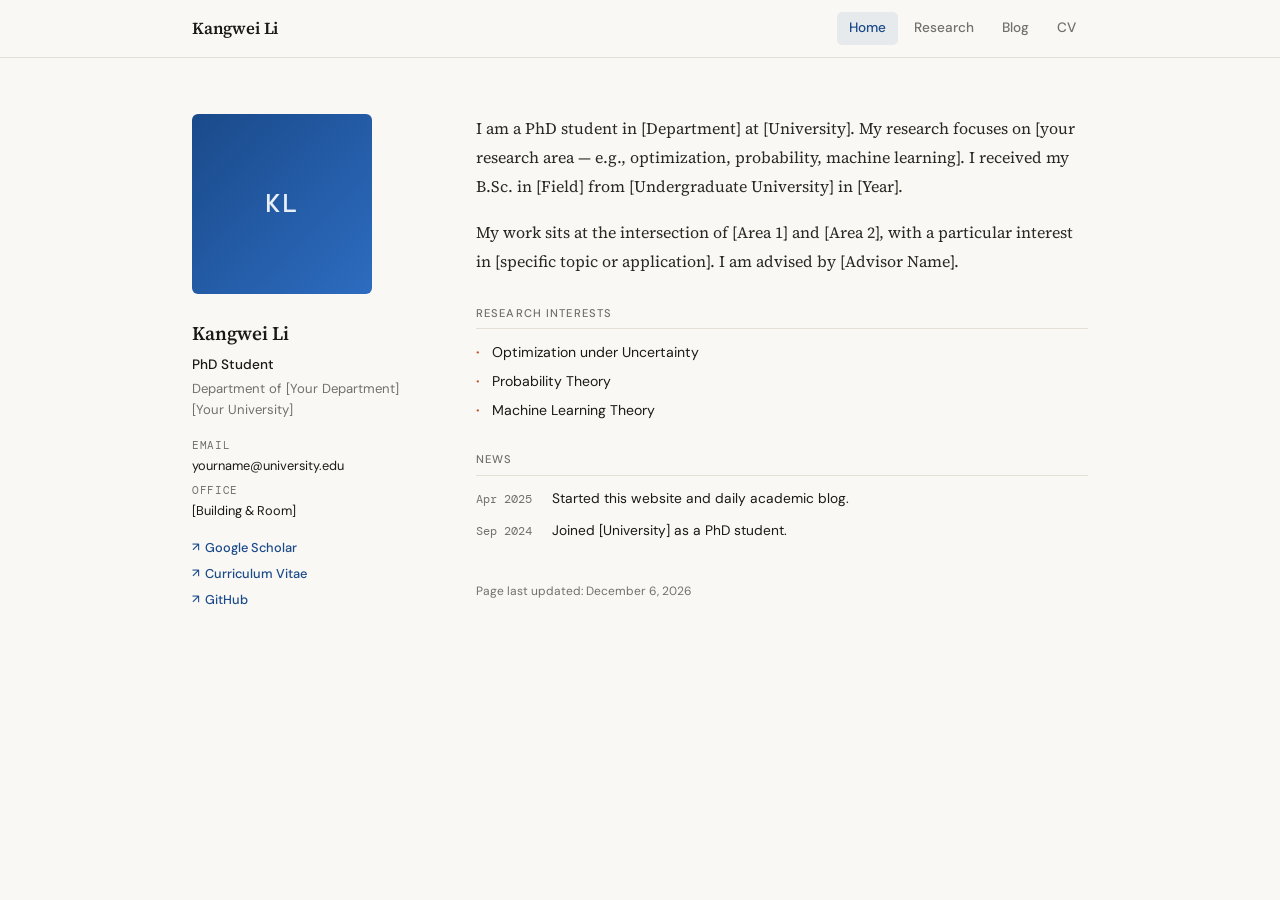
==== index.html @ 8027ffb1 "Add files via upload" ====
<!DOCTYPE html>
<html lang="en">
<head>
  <meta charset="UTF-8"/>
  <meta name="viewport" content="width=device-width, initial-scale=1.0"/>
  <title>Kangwei Li</title>
  <link rel="stylesheet" href="style.css"/>
</head>
<body>

  <header class="site-header">
    <div class="header-inner">
      <span class="logo">Kangwei Li</span>
      <nav class="nav">
        <a href="index.html" class="nav-link active">Home</a>
        <a href="research.html" class="nav-link">Research</a>
        <a href="blog/index.html" class="nav-link">Blog</a>
        <a href="cv.pdf" class="nav-link" target="_blank">CV</a>
      </nav>
    </div>
  </header>

  <main class="main-content">
    <div class="profile-grid">

      <!-- Left: photo + contact -->
      <aside class="profile-left">
        <div class="photo-wrap">
          <!-- Replace with your actual photo: <img src="photo.jpg" alt="Kangwei Li"/> -->
          <div class="photo-placeholder">KL</div>
        </div>

        <div class="contact-block">
          <h2 class="contact-name">Kangwei Li</h2>
          <p class="contact-role">PhD Student</p>
          <p class="contact-dept">Department of [Your Department]</p>
          <p class="contact-univ">[Your University]</p>

          <div class="contact-details">
            <div class="contact-row">
              <span class="contact-label">Email</span>
              <a href="mailto:yourname@university.edu" class="contact-val">yourname@university.edu</a>
            </div>
            <div class="contact-row">
              <span class="contact-label">Office</span>
              <span class="contact-val">[Building & Room]</span>
            </div>
          </div>

          <div class="ext-links">
            <a href="https://scholar.google.com" target="_blank" class="ext-link">Google Scholar</a>
            <a href="cv.pdf" target="_blank" class="ext-link">Curriculum Vitae</a>
            <a href="https://github.com/kangweili" target="_blank" class="ext-link">GitHub</a>
          </div>
        </div>
      </aside>

      <!-- Right: bio -->
      <section class="profile-right">
        <p class="bio-text">
          I am a PhD student in [Department] at [University]. My research focuses on
          [your research area — e.g., optimization, probability, machine learning].
          I received my B.Sc. in [Field] from [Undergraduate University] in [Year].
        </p>
        <p class="bio-text">
          My work sits at the intersection of [Area 1] and [Area 2], with a particular
          interest in [specific topic or application]. I am advised by
          [Advisor Name].
        </p>

        <div class="interests-block">
          <h3 class="block-title">Research Interests</h3>
          <ul class="interests-list">
            <li>Optimization under Uncertainty</li>
            <li>Probability Theory</li>
            <li>Machine Learning Theory</li>
          </ul>
        </div>

        <div class="news-block">
          <h3 class="block-title">News</h3>
          <ul class="news-list">
            <li>
              <span class="news-date">Apr 2025</span>
              <span class="news-text">Started this website and daily academic blog.</span>
            </li>
            <li>
              <span class="news-date">Sep 2024</span>
              <span class="news-text">Joined [University] as a PhD student.</span>
            </li>
          </ul>
        </div>

        <p class="page-generated">Page last updated: <span id="last-updated"></span></p>
      </section>

    </div>
  </main>

  <script>
    const d = new Date();
    document.getElementById("last-updated").textContent =
      d.toLocaleDateString("en-US", { year: "numeric", month: "long", day: "numeric" });
  </script>
</body>
</html>
---- style.css ----
@import url('https://fonts.googleapis.com/css2?family=Source+Serif+4:ital,wght@0,300;0,400;0,600;1,400&family=DM+Mono:wght@400;500&family=DM+Sans:wght@400;500&display=swap');

/* ─── Variables ─────────────────────────── */
:root {
  --bg:        #f9f8f5;
  --surface:   #ffffff;
  --ink:       #1a1916;
  --muted:     #72706a;
  --accent:    #1a4a8a;
  --accent2:   #c0522a;
  --border:    #e4e0d8;
  --serif:     'Source Serif 4', Georgia, serif;
  --mono:      'DM Mono', monospace;
  --sans:      'DM Sans', sans-serif;
  --max-w:     960px;
  --header-h:  58px;
}

/* ─── Reset ──────────────────────────────── */
*, *::before, *::after { box-sizing: border-box; margin: 0; padding: 0; }
html { font-size: 16px; scroll-behavior: smooth; }
body { background: var(--bg); color: var(--ink); font-family: var(--sans); line-height: 1.65; }
a { color: var(--accent); text-decoration: none; }
a:hover { text-decoration: underline; text-underline-offset: 2px; }

/* ─── Header ─────────────────────────────── */
.site-header {
  position: sticky; top: 0; z-index: 100;
  background: rgba(249,248,245,0.92);
  backdrop-filter: blur(8px);
  border-bottom: 1px solid var(--border);
  height: var(--header-h);
}
.header-inner {
  max-width: var(--max-w);
  margin: 0 auto;
  padding: 0 2rem;
  height: 100%;
  display: flex; align-items: center; justify-content: space-between;
}
.logo {
  font-family: var(--serif);
  font-size: 1.05rem;
  font-weight: 600;
  color: var(--ink);
  letter-spacing: -0.01em;
}
.nav { display: flex; gap: 0.25rem; }
.nav-link {
  padding: 0.35rem 0.75rem;
  border-radius: 5px;
  font-size: 0.85rem;
  font-weight: 500;
  color: var(--muted);
  transition: color 0.15s, background 0.15s;
}
.nav-link:hover { color: var(--ink); background: rgba(0,0,0,0.05); text-decoration: none; }
.nav-link.active { color: var(--accent); background: rgba(26,74,138,0.08); }

/* ─── Main content ───────────────────────── */
.main-content {
  max-width: var(--max-w);
  margin: 0 auto;
  padding: 3.5rem 2rem 5rem;
}

/* ─── Homepage: Profile grid ─────────────── */
.profile-grid {
  display: grid;
  grid-template-columns: 220px 1fr;
  gap: 4rem;
  align-items: start;
}

/* Left column */
.profile-left { position: sticky; top: calc(var(--header-h) + 2rem); }

.photo-wrap { margin-bottom: 1.5rem; }
.photo-wrap img {
  width: 180px; height: 180px;
  object-fit: cover;
  border-radius: 6px;
  display: block;
}
.photo-placeholder {
  width: 180px; height: 180px;
  background: linear-gradient(135deg, #1a4a8a 0%, #2d6cc0 100%);
  border-radius: 6px;
  display: flex; align-items: center; justify-content: center;
  font-family: var(--mono); font-size: 1.6rem; font-weight: 500;
  color: rgba(255,255,255,0.9);
  letter-spacing: 0.05em;
}

.contact-name { font-family: var(--serif); font-size: 1.2rem; font-weight: 600; margin-bottom: 0.25rem; }
.contact-role { font-size: 0.85rem; font-weight: 500; color: var(--ink); margin-bottom: 0.1rem; }
.contact-dept { font-size: 0.82rem; color: var(--muted); }
.contact-univ { font-size: 0.82rem; color: var(--muted); margin-bottom: 1rem; }

.contact-details { margin-bottom: 1rem; display: flex; flex-direction: column; gap: 0.4rem; }
.contact-row { display: flex; flex-direction: column; }
.contact-label { font-family: var(--mono); font-size: 0.68rem; color: var(--muted); text-transform: uppercase; letter-spacing: 0.06em; }
.contact-val { font-size: 0.8rem; color: var(--ink); word-break: break-all; }
.contact-val a { color: var(--accent); }

.ext-links { display: flex; flex-direction: column; gap: 0.3rem; margin-top: 0.5rem; }
.ext-link {
  font-size: 0.8rem; font-weight: 500;
  color: var(--accent);
  display: inline-flex; align-items: center; gap: 0.3rem;
}
.ext-link::before { content: "↗"; font-size: 0.75rem; }
.ext-link:hover { text-decoration: underline; }

/* Right column */
.bio-text {
  font-family: var(--serif);
  font-size: 1rem;
  line-height: 1.8;
  color: #2a2820;
  margin-bottom: 1.1rem;
}

.block-title {
  font-family: var(--sans);
  font-size: 0.7rem;
  font-weight: 500;
  text-transform: uppercase;
  letter-spacing: 0.1em;
  color: var(--muted);
  margin-bottom: 0.75rem;
  padding-bottom: 0.4rem;
  border-bottom: 1px solid var(--border);
}

.interests-block { margin: 1.75rem 0; }
.interests-list { list-style: none; display: flex; flex-direction: column; gap: 0.35rem; }
.interests-list li {
  font-size: 0.88rem;
  color: var(--ink);
  padding-left: 1rem;
  position: relative;
}
.interests-list li::before {
  content: "·";
  position: absolute; left: 0;
  color: var(--accent2);
  font-weight: 700;
}

.news-block { margin: 1.75rem 0; }
.news-list { list-style: none; display: flex; flex-direction: column; gap: 0.65rem; }
.news-list li { display: flex; gap: 1rem; font-size: 0.86rem; align-items: baseline; }
.news-date { font-family: var(--mono); font-size: 0.75rem; color: var(--muted); flex-shrink: 0; width: 60px; }
.news-text { color: var(--ink); line-height: 1.5; }

.page-generated { font-size: 0.75rem; color: #b0ac a4; color: var(--muted); margin-top: 2.5rem; }

/* ─── Research / inner pages ──────────────── */
.page-body { max-width: 700px; }
.page-title {
  font-family: var(--serif);
  font-size: 1.8rem;
  font-weight: 600;
  margin-bottom: 2.5rem;
  padding-bottom: 1rem;
  border-bottom: 1px solid var(--border);
}
.section-heading {
  font-family: var(--sans);
  font-size: 0.7rem;
  font-weight: 500;
  text-transform: uppercase;
  letter-spacing: 0.1em;
  color: var(--muted);
  margin-bottom: 1.25rem;
}
.paper-section { margin-bottom: 3rem; }
.paper-card {
  padding: 1.25rem 0;
  border-bottom: 1px solid var(--border);
}
.paper-title { font-family: var(--serif); font-size: 1rem; font-weight: 600; margin-bottom: 0.25rem; }
.paper-authors { font-size: 0.84rem; color: var(--muted); margin-bottom: 0.15rem; }
.paper-venue { font-size: 0.82rem; color: var(--muted); font-style: italic; margin-bottom: 0.5rem; }
.paper-links { display: flex; gap: 0.5rem; margin-bottom: 0.6rem; }
.paper-link {
  font-size: 0.75rem; font-weight: 500;
  font-family: var(--mono);
  border: 1px solid var(--border);
  border-radius: 4px;
  padding: 0.15rem 0.55rem;
  color: var(--accent);
  transition: all 0.15s;
}
.paper-link:hover { background: var(--accent); color: #fff; text-decoration: none; }
.paper-abstract { font-size: 0.85rem; color: #4a4840; line-height: 1.65; }
.empty-note { font-size: 0.85rem; color: var(--muted); font-style: italic; }

/* ─── Responsive ─────────────────────────── */
@media (max-width: 700px) {
  .profile-grid { grid-template-columns: 1fr; gap: 2rem; }
  .profile-left { position: static; }
  .photo-wrap img, .photo-placeholder { width: 120px; height: 120px; }
  .main-content { padding: 2rem 1.25rem 4rem; }
  .header-inner { padding: 0 1.25rem; }
}
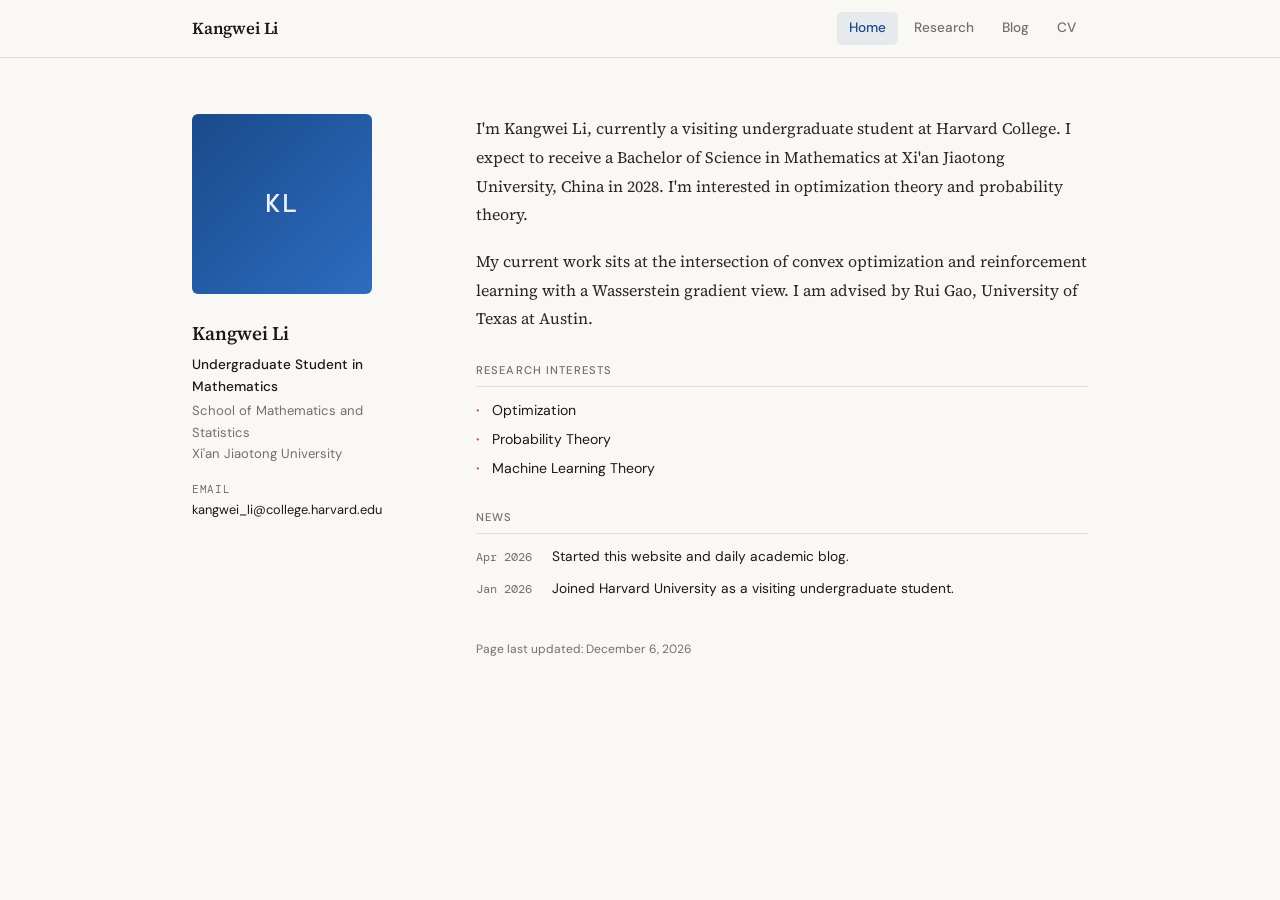
==== commit b1489e94: "Revise contact details and bio for Kangwei Li Updated personal information and research interests." ====
--- a/index.html
+++ b/index.html
@@ -32,46 +32,40 @@
 
         <div class="contact-block">
           <h2 class="contact-name">Kangwei Li</h2>
-          <p class="contact-role">PhD Student</p>
-          <p class="contact-dept">Department of [Your Department]</p>
-          <p class="contact-univ">[Your University]</p>
+          <p class="contact-role">Undergraduate Student in Mathematics</p>
+          <p class="contact-dept">School of Mathematics and Statistics</p>
+          <p class="contact-univ">Xi'an Jiaotong University</p>
 
           <div class="contact-details">
             <div class="contact-row">
               <span class="contact-label">Email</span>
-              <a href="mailto:yourname@university.edu" class="contact-val">yourname@university.edu</a>
-            </div>
-            <div class="contact-row">
-              <span class="contact-label">Office</span>
-              <span class="contact-val">[Building & Room]</span>
+              <a href="mailto:yourname@university.edu" class="contact-val">kangwei_li@college.harvard.edu</a>
             </div>
           </div>
 
-          <div class="ext-links">
+          <!-- <div class="ext-links">
             <a href="https://scholar.google.com" target="_blank" class="ext-link">Google Scholar</a>
             <a href="cv.pdf" target="_blank" class="ext-link">Curriculum Vitae</a>
             <a href="https://github.com/kangweili" target="_blank" class="ext-link">GitHub</a>
-          </div>
+          </div> -->
         </div>
       </aside>
 
       <!-- Right: bio -->
       <section class="profile-right">
         <p class="bio-text">
-          I am a PhD student in [Department] at [University]. My research focuses on
-          [your research area — e.g., optimization, probability, machine learning].
-          I received my B.Sc. in [Field] from [Undergraduate University] in [Year].
+          I'm Kangwei Li, currently a visiting undergraduate student at Harvard College. I expect to receive a Bachelor of Science in Mathematics at Xi'an Jiaotong University, China in 2028.
+          I'm interested in optimization theory and probability theory.
         </p>
         <p class="bio-text">
-          My work sits at the intersection of [Area 1] and [Area 2], with a particular
-          interest in [specific topic or application]. I am advised by
-          [Advisor Name].
+          My current work sits at the intersection of convex optimization and reinforcement learning with a Wasserstein gradient view.
+          I am advised by Rui Gao, University of Texas at Austin.
         </p>
 
         <div class="interests-block">
           <h3 class="block-title">Research Interests</h3>
           <ul class="interests-list">
-            <li>Optimization under Uncertainty</li>
+            <li>Optimization</li>
             <li>Probability Theory</li>
             <li>Machine Learning Theory</li>
           </ul>
@@ -81,12 +75,12 @@
           <h3 class="block-title">News</h3>
           <ul class="news-list">
             <li>
-              <span class="news-date">Apr 2025</span>
+              <span class="news-date">Apr 2026</span>
               <span class="news-text">Started this website and daily academic blog.</span>
             </li>
             <li>
-              <span class="news-date">Sep 2024</span>
-              <span class="news-text">Joined [University] as a PhD student.</span>
+              <span class="news-date">Jan 2026</span>
+              <span class="news-text">Joined Harvard University as a visiting undergraduate student.</span>
             </li>
           </ul>
         </div>
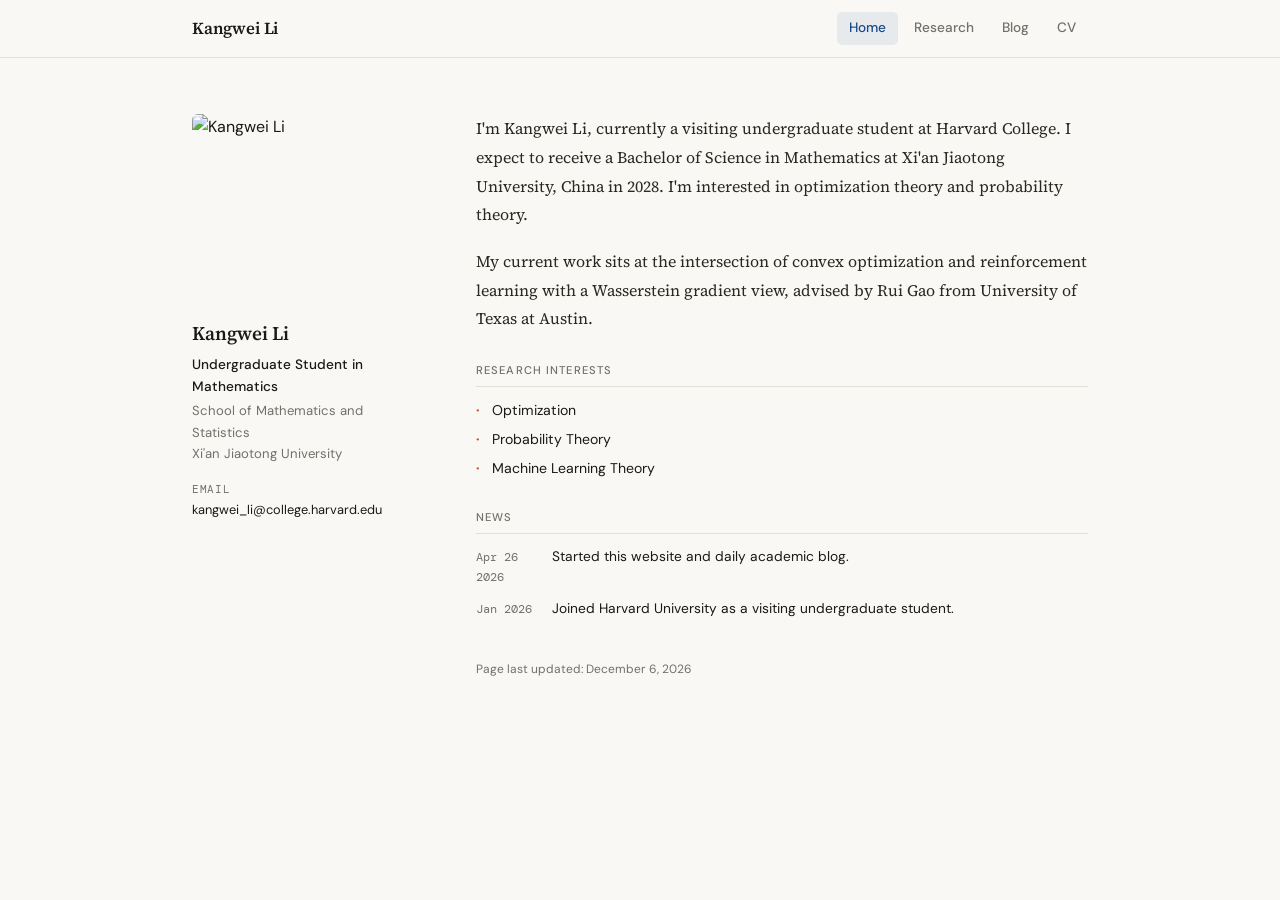
==== commit 6e44eb1f: "Refactor bio text for clarity and update date format" ====
--- a/index.html
+++ b/index.html
@@ -27,7 +27,7 @@
       <aside class="profile-left">
         <div class="photo-wrap">
           <!-- Replace with your actual photo: <img src="photo.jpg" alt="Kangwei Li"/> -->
-          <div class="photo-placeholder">KL</div>
+          <img src="head.jpg" alt="Kangwei Li"/>
         </div>
 
         <div class="contact-block">
@@ -58,8 +58,7 @@
           I'm interested in optimization theory and probability theory.
         </p>
         <p class="bio-text">
-          My current work sits at the intersection of convex optimization and reinforcement learning with a Wasserstein gradient view.
-          I am advised by Rui Gao, University of Texas at Austin.
+          My current work sits at the intersection of convex optimization and reinforcement learning with a Wasserstein gradient view, advised by Rui Gao from University of Texas at Austin.
         </p>
 
         <div class="interests-block">
@@ -75,7 +74,7 @@
           <h3 class="block-title">News</h3>
           <ul class="news-list">
             <li>
-              <span class="news-date">Apr 2026</span>
+              <span class="news-date">Apr 26 2026</span>
               <span class="news-text">Started this website and daily academic blog.</span>
             </li>
             <li>
